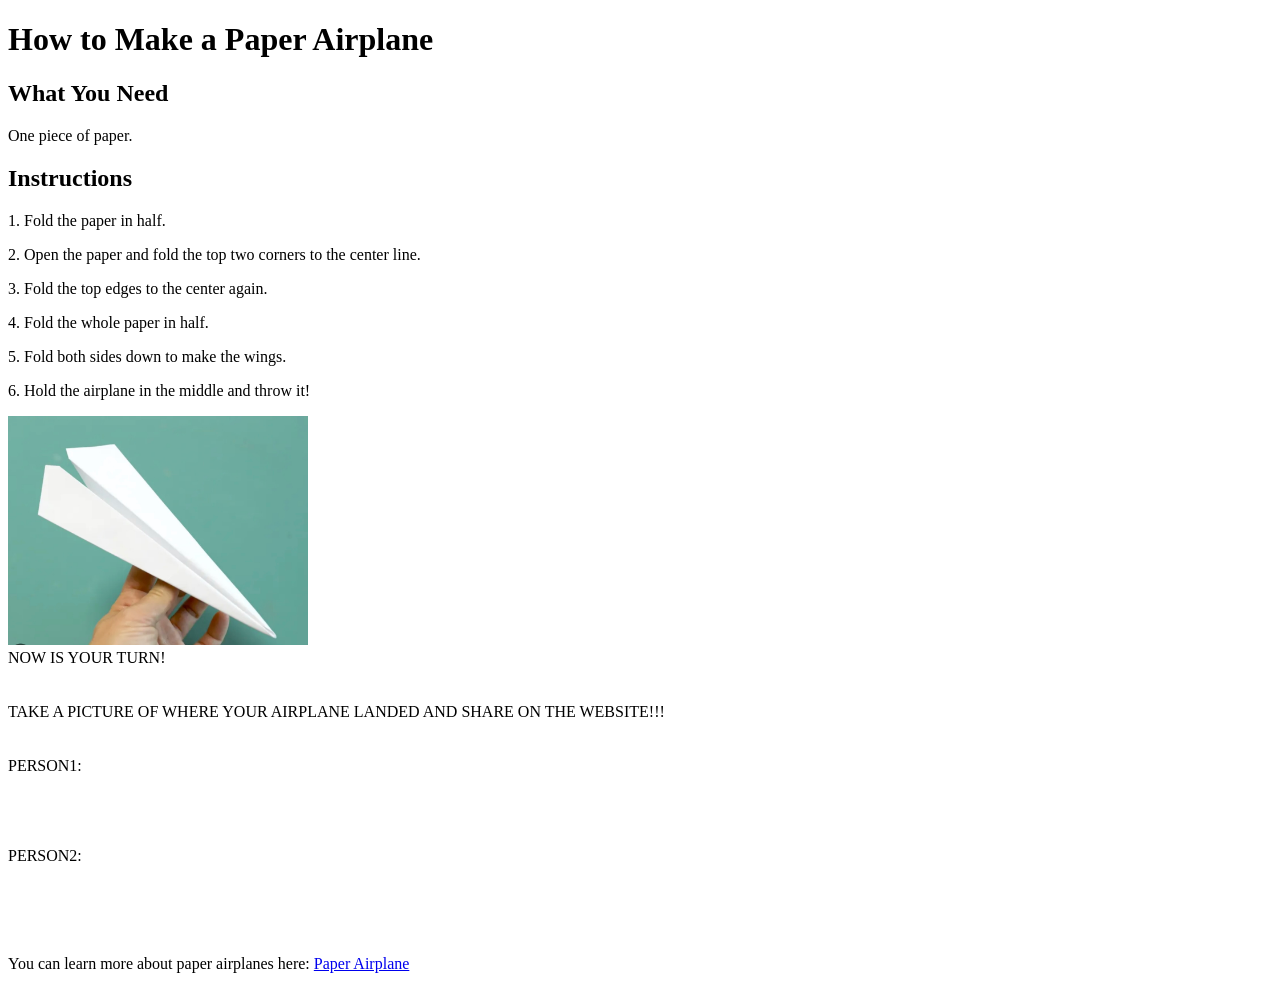
==== projects/recipe/index.html @ 511420ca "first commit" ====
<!DOCTYPE html>
<html>
<head>
    <title>How to Make a Paper Airplane</title>
</head>

<body>

    <h1>How to Make a Paper Airplane</h1>

    <section>
        <h2>What You Need</h2>
        <p>One piece of paper.</p>

    </section>

    <section>
        <h2>Instructions</h2>

        <p>1. Fold the paper in half.</p>

        <p>
            2. Open the paper and fold the top two corners
            to the center line.
        </p>

        <p>
            3. Fold the top edges to the center again.
        </p>

        <p>4. Fold the whole paper in half.</p>

        <p>5. Fold both sides down to make the wings.</p>

        <p>
            6. Hold the airplane in the middle and throw it!
        </p>
        <img src="paper.jpg" width="300">
        <br>

        NOW IS YOUR TURN! 
        <br><br><br>
        TAKE A PICTURE OF WHERE YOUR AIRPLANE LANDED AND SHARE ON THE WEBSITE!!!
        <br><br><br>

        PERSON1:
        <br><br><br><br><br>
        PERSON2:
    </section>
<br><br><br><br><br>
     You can learn more about paper airplanes here:
            <a href="https://en.wikipedia.org/wiki/Paper_plane">
                Paper Airplane

</body>
</html>
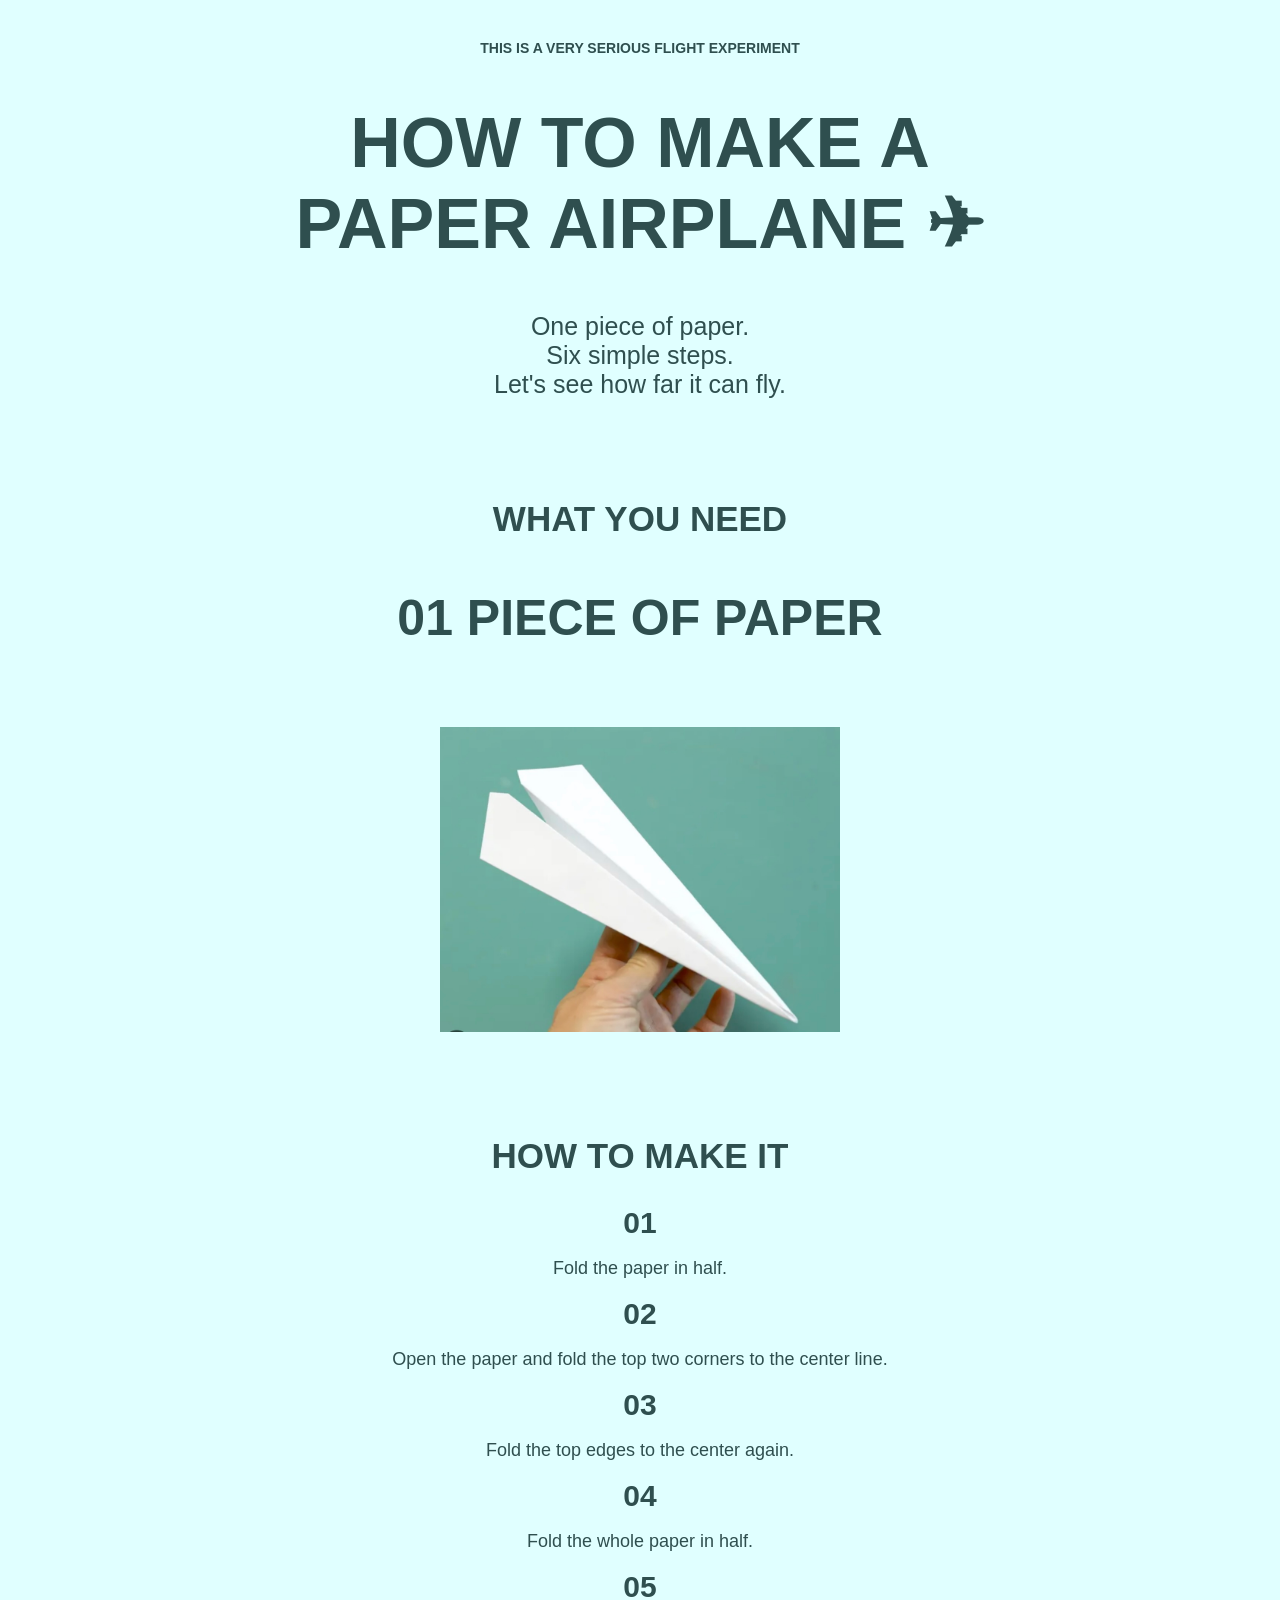
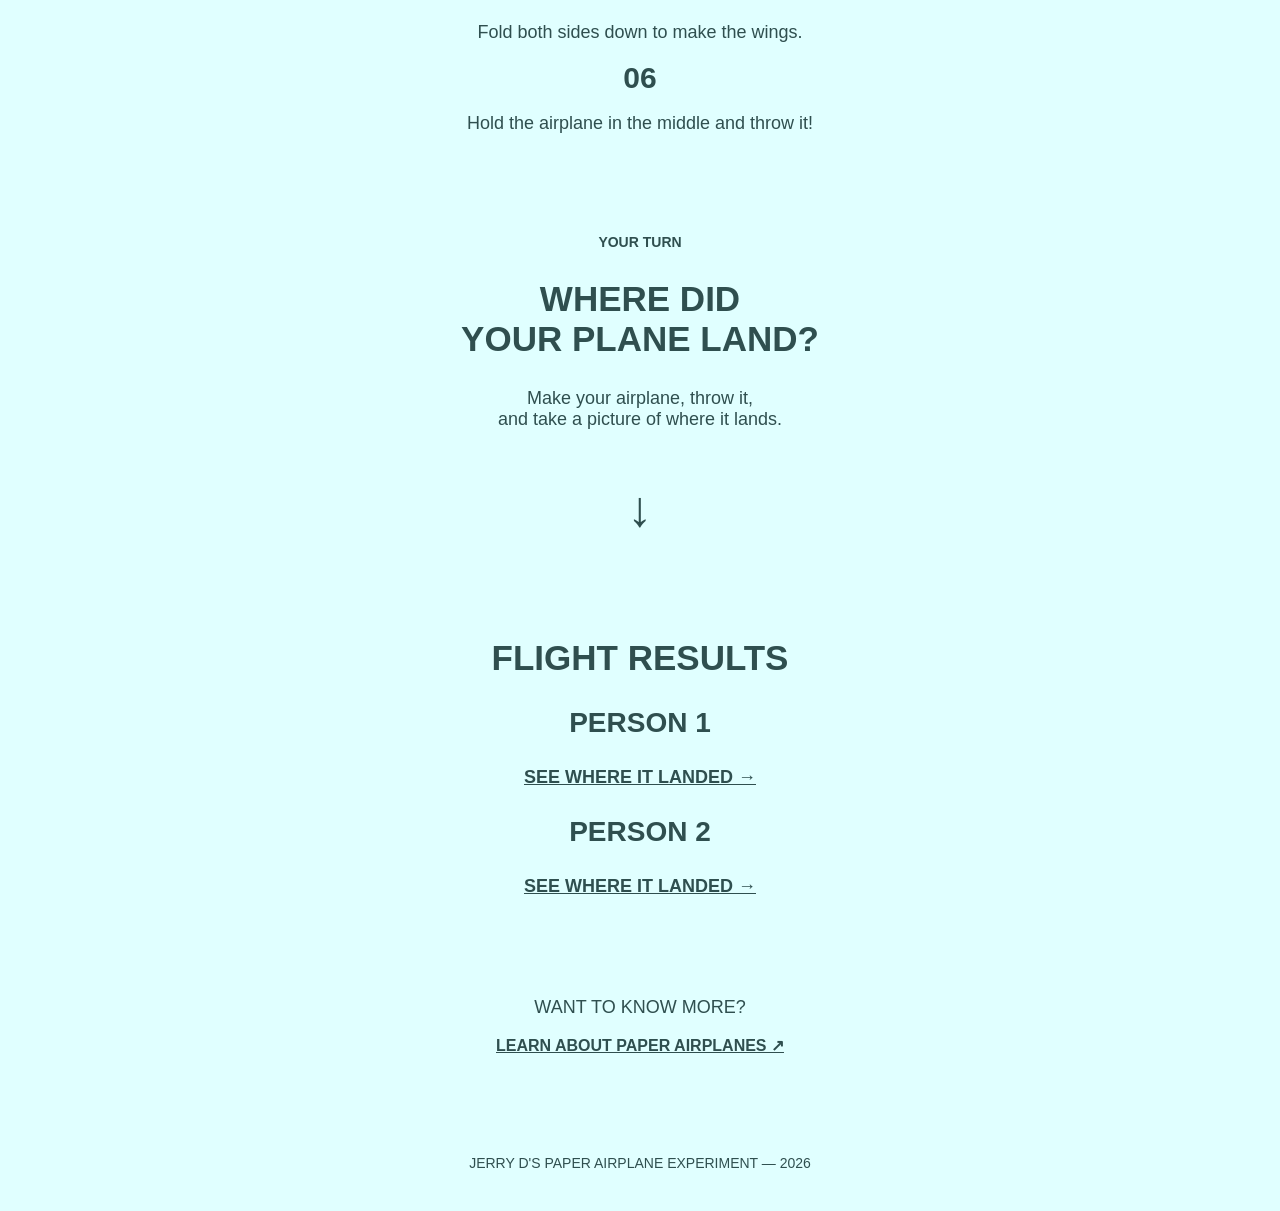
==== commit da637ac8: "reset" ====
--- a/projects/recipe/index.html
+++ b/projects/recipe/index.html
@@ -1,56 +1,136 @@
 <!DOCTYPE html>
 <html>
+
 <head>
-    <title>How to Make a Paper Airplane</title>
+    <title>Paper Airplane Experiment</title>
+    <link rel="stylesheet" href="main.css">
 </head>
 
 <body>
 
-    <h1>How to Make a Paper Airplane</h1>
+    <header>
+
+        <p class="small-title">THIS IS A VERY SERIOUS FLIGHT EXPERIMENT</p>
+
+        <h1>
+            HOW TO MAKE A<br>
+            PAPER AIRPLANE ✈
+        </h1>
+
+        <p class="intro">
+            One piece of paper.<br>
+            Six simple steps.<br>
+            Let's see how far it can fly.
+        </p>
+
+    </header>
+
 
     <section>
-        <h2>What You Need</h2>
-        <p>One piece of paper.</p>
+
+        <h2>WHAT YOU NEED</h2>
+
+        <p class="big-text">
+            01 PIECE OF PAPER
+        </p>
+
+        <img src="paper.jpg" alt="Paper airplane">
 
     </section>
 
+
     <section>
-        <h2>Instructions</h2>
 
-        <p>1. Fold the paper in half.</p>
+        <h2>HOW TO MAKE IT</h2>
+
+        <div class="steps">
+            <span>01</span>
+            <p>Fold the paper in half.</p>
+        
+            <span>02</span>
+            <p>
+                Open the paper and fold the top two corners
+                to the center line.
+            </p>
+       
+            <span>03</span>
+            <p>
+                Fold the top edges to the center again.
+            </p>
+       
+            <span>04</span>
+            <p>Fold the whole paper in half.</p>
+        
+            <span>05</span>
+            <p>Fold both sides down to make the wings.</p>
+       
+            <span>06</span>
+            <p>
+                Hold the airplane in the middle and throw it!
+            </p>
+        </div>
+
+    </section>
+
+
+    <section>
+
+        <p class="small-title">YOUR TURN</p>
+
+        <h2>
+            WHERE DID<br>
+            YOUR PLANE LAND?
+        </h2>
 
         <p>
-            2. Open the paper and fold the top two corners
-            to the center line.
+            Make your airplane, throw it,<br>
+            and take a picture of where it lands.
         </p>
 
+        <p class="arrow">↓</p>
+
+    </section>
+
+
+    <section>
+
+        <h2>FLIGHT RESULTS</h2>
+
+        <h3>PERSON 1</h3>
+
         <p>
-            3. Fold the top edges to the center again.
+            <a href="person1.html">
+                SEE WHERE IT LANDED →
+            </a>
         </p>
 
-        <p>4. Fold the whole paper in half.</p>
 
-        <p>5. Fold both sides down to make the wings.</p>
+        <h3>PERSON 2</h3>
 
         <p>
-            6. Hold the airplane in the middle and throw it!
+            <a href="person2.html">
+                SEE WHERE IT LANDED →
+            </a>
         </p>
-        <img src="paper.jpg" width="300">
-        <br>
 
-        NOW IS YOUR TURN! 
-        <br><br><br>
-        TAKE A PICTURE OF WHERE YOUR AIRPLANE LANDED AND SHARE ON THE WEBSITE!!!
-        <br><br><br>
+    </section>
 
-        PERSON1:
-        <br><br><br><br><br>
-        PERSON2:
+
+    <section>
+
+        <p>WANT TO KNOW MORE?</p>
+
+        <a href="https://en.wikipedia.org/wiki/Paper_plane">
+            LEARN ABOUT PAPER AIRPLANES ↗
+        </a>
+
     </section>
-<br><br><br><br><br>
-     You can learn more about paper airplanes here:
-            <a href="https://en.wikipedia.org/wiki/Paper_plane">
-                Paper Airplane
+
+
+    <footer>
+        JERRY D'S PAPER AIRPLANE EXPERIMENT — 2026
+    </footer>
 
 </body>
+
 </html>
--- a/projects/recipe/main.css
+++ b/projects/recipe/main.css
@@ -0,0 +1,102 @@
+body {
+    background-color: lightcyan;
+    color: darkslategrey;
+    font-family: Arial;
+    margin: 40px;
+    text-align: center;
+}
+
+
+h1 {
+    font-size: 70px;
+    font-weight: bold;
+}
+
+h2 {
+    font-size: 35px;
+    font-weight: bold;
+}
+
+h3 {
+    font-size: 28px;
+}
+
+p {
+    font-size: 18px;
+}
+
+header {
+    margin-bottom: 100px;
+}
+
+.small-title {
+    font-size: 14px;
+    font-weight: bold;
+}
+
+.intro {
+    font-size: 25px;
+}
+
+section {
+    margin-bottom: 100px;
+}
+
+.big-text {
+    font-size: 50px;
+    font-weight: bold;
+}
+
+img {
+    width: 400px;
+    margin-top: 30px;
+}
+
+.steps {
+    margin-bottom: 30px;
+}
+
+.steps span {
+    font-size: 30px;
+    font-weight: bold;
+}
+
+.challenge {
+    text-align: center;
+}
+
+.challenge h2 {
+    font-size: 60px;
+}
+
+.arrow {
+    font-size: 50px;
+}
+
+.result-title {
+    font-size: 50px;
+}
+
+.result-card {
+    color: darkslategrey;
+    font-weight: bold;
+}
+
+.learn-more {
+    text-align: center;
+}
+
+.learn-more a {
+    color: darkslategrey;
+    font-weight: bold;
+}
+
+footer {
+    margin-top: 100px;
+    font-size: 14px;
+}
+
+a {
+    color: darkslategrey;
+    font-weight: bold;
+}
